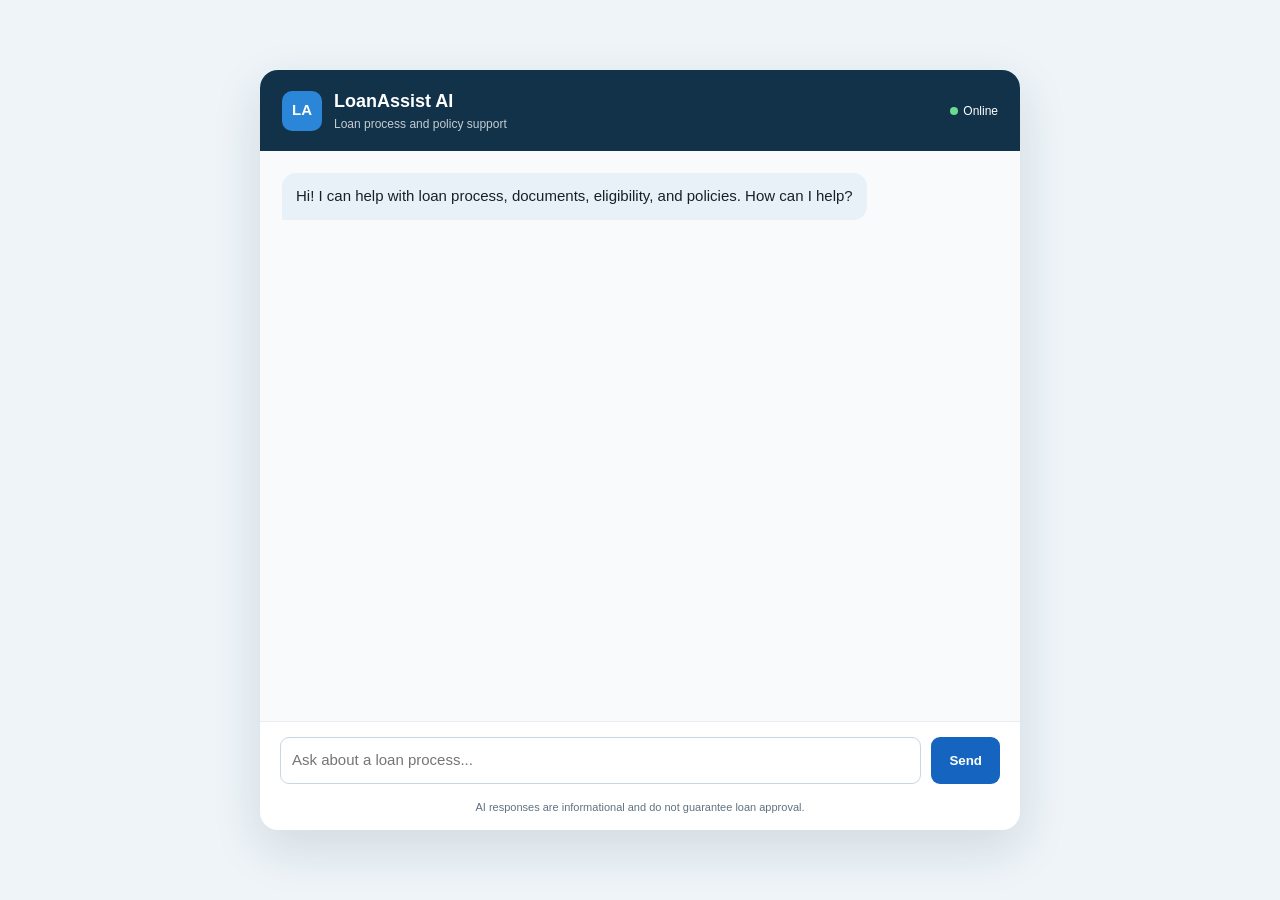
==== frontend/index.html @ 3075fd12 "add LoanAssist AI application" ====
<!doctype html>
<html lang="en">
  <head>
    <meta charset="UTF-8" />
    <meta name="viewport" content="width=device-width, initial-scale=1.0" />
    <title>LoanAssist AI</title>
    <link rel="stylesheet" href="css/styles.css" />
  </head>
  <body>
    <main class="chat-shell">
      <header class="app-header">
        <div class="brand-mark">LA</div>
        <div><h1>LoanAssist AI</h1><p>Loan process and policy support</p></div>
        <span class="status"><i></i>Online</span>
      </header>
      <section id="chatMessages" class="messages" aria-live="polite">
        <article class="message assistant"><div class="bubble">Hi! I can help with loan process, documents, eligibility, and policies. How can I help?</div></article>
      </section>
      <form id="chatForm" class="composer">
        <label class="sr-only" for="messageInput">Your message</label>
        <textarea id="messageInput" rows="1" maxlength="4000" placeholder="Ask about a loan process..." required></textarea>
        <button id="sendButton" type="submit">Send</button>
      </form>
      <p class="note">AI responses are informational and do not guarantee loan approval.</p>
    </main>
    <script src="js/config.js"></script><script src="js/app.js"></script>
  </body>
</html>
---- frontend/css/styles.css ----
:root { --navy:#12324a; --blue:#1565c0; --bg:#eef4f8; --muted:#607282; }
* { box-sizing:border-box; } body { margin:0; min-height:100vh; display:grid; place-items:center; padding:24px; font:15px/1.5 Arial,sans-serif; color:#17212b; background:var(--bg); }
.chat-shell { width:min(760px,100%); height:min(760px,calc(100vh - 48px)); display:flex; flex-direction:column; overflow:hidden; background:#fff; border-radius:18px; box-shadow:0 18px 50px #19354a22; }
.app-header { display:flex; align-items:center; gap:12px; padding:18px 22px; color:#fff; background:var(--navy); }.brand-mark { display:grid; place-items:center; width:40px; height:40px; border-radius:10px; font-weight:700; background:#2c86d8; } h1,p { margin:0; } h1 { font-size:18px; }.app-header p { font-size:12px; opacity:.75; }.status { margin-left:auto; font-size:12px; }.status i { display:inline-block; width:8px; height:8px; margin-right:5px; border-radius:50%; background:#67dc91; }
.messages { flex:1; overflow-y:auto; padding:22px; background:#f8fafc; }.message { display:flex; margin:0 0 16px; }.message.user { justify-content:flex-end; }.bubble { max-width:82%; padding:12px 14px; border-radius:14px; white-space:pre-wrap; }.assistant .bubble { background:#e8f1f8; border-bottom-left-radius:3px; }.user .bubble { color:#fff; background:var(--blue); border-bottom-right-radius:3px; }.typing .bubble { color:var(--muted); font-style:italic; }
.sources { max-width:82%; margin-top:-8px; padding:0 8px; color:var(--muted); font-size:12px; }.sources a { color:var(--blue); }.sources ul { margin:4px 0 0; padding-left:16px; }
.composer { display:flex; gap:10px; padding:15px 20px; border-top:1px solid #e7edf2; }textarea { flex:1; max-height:110px; resize:none; padding:11px; border:1px solid #cad6df; border-radius:9px; font:inherit; outline-color:var(--blue); }button { padding:0 18px; color:#fff; border:0; border-radius:9px; cursor:pointer; font-weight:700; background:var(--blue); }button:disabled { cursor:wait; opacity:.6; }.note { padding:0 20px 15px; color:var(--muted); font-size:11px; text-align:center; }.sr-only { position:absolute; width:1px; height:1px; overflow:hidden; clip:rect(0,0,0,0); }@media(max-width:600px){body{padding:0}.chat-shell{height:100vh;border-radius:0}.bubble,.sources{max-width:92%}}
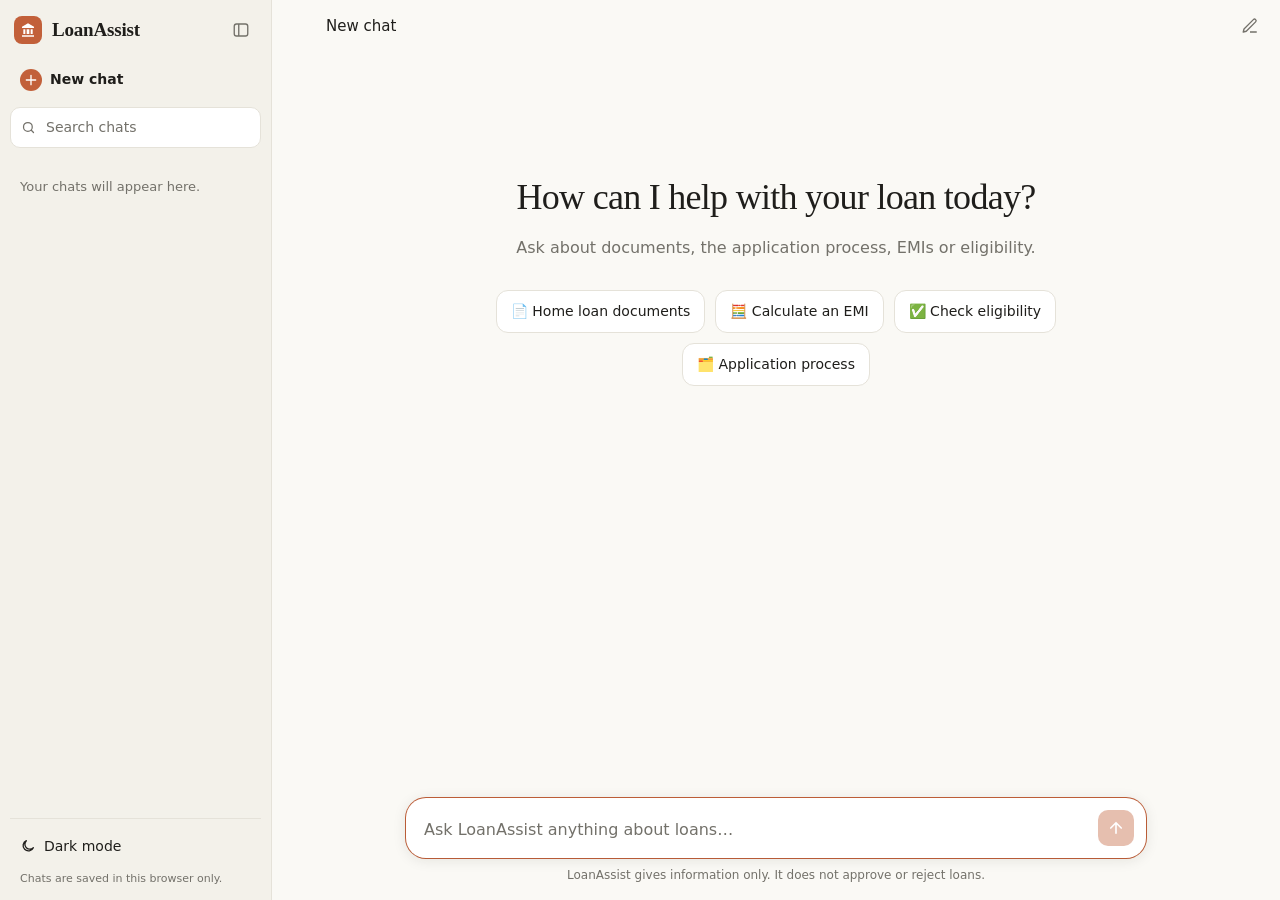
==== commit 3a3f27a3: "Add one-command deploy, sign-in, synced chat history and new chat UI - template.yaml now creates eve" ====
--- a/frontend/index.html
+++ b/frontend/index.html
@@ -4,25 +4,117 @@
     <meta charset="UTF-8" />
     <meta name="viewport" content="width=device-width, initial-scale=1.0" />
     <title>LoanAssist AI</title>
+    <script>
+      // Apply the saved theme before first paint to avoid a light/dark flash.
+      try { const t = localStorage.getItem("loanassist.theme"); if (t) document.documentElement.dataset.theme = t; } catch {}
+    </script>
     <link rel="stylesheet" href="css/styles.css" />
   </head>
   <body>
-    <main class="chat-shell">
-      <header class="app-header">
-        <div class="brand-mark">LA</div>
-        <div><h1>LoanAssist AI</h1><p>Loan process and policy support</p></div>
-        <span class="status"><i></i>Online</span>
-      </header>
-      <section id="chatMessages" class="messages" aria-live="polite">
-        <article class="message assistant"><div class="bubble">Hi! I can help with loan process, documents, eligibility, and policies. How can I help?</div></article>
-      </section>
-      <form id="chatForm" class="composer">
-        <label class="sr-only" for="messageInput">Your message</label>
-        <textarea id="messageInput" rows="1" maxlength="4000" placeholder="Ask about a loan process..." required></textarea>
-        <button id="sendButton" type="submit">Send</button>
-      </form>
-      <p class="note">AI responses are informational and do not guarantee loan approval.</p>
-    </main>
-    <script src="js/config.js"></script><script src="js/app.js"></script>
+    <div class="app" id="app">
+      <!-- ================= Sidebar ================= -->
+      <aside class="sidebar" id="sidebar" aria-label="Chat history">
+        <div class="sidebar-top">
+          <div class="brand">
+            <span class="brand-mark" aria-hidden="true">
+              <svg viewBox="0 0 24 24" width="16" height="16"><path fill="currentColor" d="M12 2 3 7v2h18V7l-9-5Zm-7 9v7h3v-7H5Zm5 0v7h4v-7h-4Zm6 0v7h3v-7h-3ZM3 20v2h18v-2H3Z"/></svg>
+            </span>
+            <span class="brand-name">LoanAssist</span>
+          </div>
+          <button class="icon-btn" id="closeSidebar" type="button" title="Close sidebar" aria-label="Close sidebar">
+            <svg viewBox="0 0 24 24" width="18" height="18" aria-hidden="true"><rect x="3" y="4" width="18" height="16" rx="3" fill="none" stroke="currentColor" stroke-width="1.8"/><path d="M9 4v16" stroke="currentColor" stroke-width="1.8"/></svg>
+          </button>
+        </div>
+
+        <button id="newChat" class="new-chat-btn" type="button">
+          <svg viewBox="0 0 24 24" width="16" height="16" aria-hidden="true"><path fill="none" stroke="currentColor" stroke-width="2" stroke-linecap="round" d="M12 5v14M5 12h14"/></svg>
+          New chat
+        </button>
+
+        <div class="search">
+          <svg viewBox="0 0 24 24" width="15" height="15" aria-hidden="true"><circle cx="11" cy="11" r="7" fill="none" stroke="currentColor" stroke-width="2"/><path d="m20 20-3.5-3.5" stroke="currentColor" stroke-width="2" stroke-linecap="round"/></svg>
+          <label class="sr-only" for="searchInput">Search chats</label>
+          <input id="searchInput" type="search" placeholder="Search chats" autocomplete="off" />
+        </div>
+
+        <nav class="history" id="history" aria-label="Previous chats"></nav>
+
+        <div class="sidebar-footer">
+          <div class="account" id="account" hidden>
+            <span class="account-avatar" id="accountInitial" aria-hidden="true"></span>
+            <span class="account-email" id="accountEmail"></span>
+            <button class="icon-btn" id="signOut" type="button" title="Sign out" aria-label="Sign out">
+              <svg viewBox="0 0 24 24" width="16" height="16" aria-hidden="true"><path d="M15 4h3a2 2 0 0 1 2 2v12a2 2 0 0 1-2 2h-3M10 17l5-5-5-5M15 12H3" fill="none" stroke="currentColor" stroke-width="2" stroke-linecap="round" stroke-linejoin="round"/></svg>
+            </button>
+          </div>
+          <button id="themeToggle" class="theme-btn" type="button" aria-label="Toggle light or dark mode">
+            <svg class="icon-sun" viewBox="0 0 24 24" width="16" height="16" aria-hidden="true"><circle cx="12" cy="12" r="4" fill="none" stroke="currentColor" stroke-width="2"/><path d="M12 2v2M12 20v2M4.9 4.9l1.4 1.4M17.7 17.7l1.4 1.4M2 12h2M20 12h2M4.9 19.1l1.4-1.4M17.7 6.3l1.4-1.4" stroke="currentColor" stroke-width="2" stroke-linecap="round"/></svg>
+            <svg class="icon-moon" viewBox="0 0 24 24" width="16" height="16" aria-hidden="true"><path d="M20 14.5A8 8 0 1 1 9.5 4a6.5 6.5 0 0 0 10.5 10.5Z" fill="none" stroke="currentColor" stroke-width="2" stroke-linejoin="round"/></svg>
+            <span id="themeLabel">Dark mode</span>
+          </button>
+          <p class="storage-note" id="storageNote">Chats are saved in this browser only.</p>
+        </div>
+      </aside>
+      <div class="backdrop" id="backdrop"></div>
+
+      <!-- ================= Main ================= -->
+      <div class="main">
+        <header class="topbar">
+          <button class="icon-btn" id="openSidebar" type="button" title="Open sidebar" aria-label="Open sidebar">
+            <svg viewBox="0 0 24 24" width="18" height="18" aria-hidden="true"><rect x="3" y="4" width="18" height="16" rx="3" fill="none" stroke="currentColor" stroke-width="1.8"/><path d="M9 4v16" stroke="currentColor" stroke-width="1.8"/></svg>
+          </button>
+          <h2 id="chatTitle" class="chat-title">New chat</h2>
+          <button class="icon-btn" id="topNewChat" type="button" title="New chat" aria-label="New chat">
+            <svg viewBox="0 0 24 24" width="18" height="18" aria-hidden="true"><path d="M12 20h9M16.5 3.5a2.1 2.1 0 0 1 3 3L7 19l-4 1 1-4Z" fill="none" stroke="currentColor" stroke-width="1.8" stroke-linejoin="round"/></svg>
+          </button>
+        </header>
+
+        <main id="scroller" class="scroller">
+          <div class="thread" id="thread">
+            <section id="welcome" class="welcome">
+              <h1>How can I help with your loan today?</h1>
+              <p>Ask about documents, the application process, EMIs or eligibility.</p>
+              <div class="suggestions">
+                <button type="button" class="chip" data-prompt="What documents are required for a home loan?">📄 Home loan documents</button>
+                <button type="button" class="chip" data-prompt="Calculate EMI for a 5000000 loan at 8.5% for 20 years">🧮 Calculate an EMI</button>
+                <button type="button" class="chip" data-prompt="What is the eligibility criteria for a personal loan?">✅ Check eligibility</button>
+                <button type="button" class="chip" data-prompt="Explain the loan application process step by step">🗂️ Application process</button>
+              </div>
+            </section>
+            <section id="chatMessages" class="messages" aria-live="polite"></section>
+          </div>
+        </main>
+
+        <footer class="composer-wrap">
+          <form id="chatForm" class="composer">
+            <label class="sr-only" for="messageInput">Your message</label>
+            <textarea id="messageInput" rows="1" maxlength="4000" placeholder="Ask LoanAssist anything about loans…" required></textarea>
+            <button id="sendButton" class="send-btn" type="submit" aria-label="Send message" disabled>
+              <svg viewBox="0 0 24 24" width="18" height="18" aria-hidden="true"><path fill="none" stroke="currentColor" stroke-width="2.2" stroke-linecap="round" stroke-linejoin="round" d="M12 19V5M5 12l7-7 7 7"/></svg>
+            </button>
+          </form>
+          <p class="note">LoanAssist gives information only. It does not approve or reject loans.</p>
+        </footer>
+      </div>
+    </div>
+
+    <!-- ================= Sign-in screen ================= -->
+    <div class="auth-gate" id="authGate" hidden>
+      <div class="auth-card">
+        <span class="brand-mark big" aria-hidden="true">
+          <svg viewBox="0 0 24 24" width="24" height="24"><path fill="currentColor" d="M12 2 3 7v2h18V7l-9-5Zm-7 9v7h3v-7H5Zm5 0v7h4v-7h-4Zm6 0v7h3v-7h-3ZM3 20v2h18v-2H3Z"/></svg>
+        </span>
+        <h1>Welcome to LoanAssist</h1>
+        <p>Sign in to chat and keep your history on every device.</p>
+        <button id="signIn" class="primary-btn" type="button">Sign in</button>
+        <button id="signUp" class="secondary-btn" type="button">Create an account</button>
+        <p class="auth-error" id="authError" hidden></p>
+        <p class="fine-print">LoanAssist gives information only. It does not approve or reject loans.</p>
+      </div>
+    </div>
+
+    <script src="js/config.js"></script>
+    <script src="js/auth-config.js"></script>
+    <script src="js/app.js"></script>
   </body>
 </html>
--- a/frontend/css/styles.css
+++ b/frontend/css/styles.css
@@ -1,7 +1,477 @@
-:root { --navy:#12324a; --blue:#1565c0; --bg:#eef4f8; --muted:#607282; }
-* { box-sizing:border-box; } body { margin:0; min-height:100vh; display:grid; place-items:center; padding:24px; font:15px/1.5 Arial,sans-serif; color:#17212b; background:var(--bg); }
-.chat-shell { width:min(760px,100%); height:min(760px,calc(100vh - 48px)); display:flex; flex-direction:column; overflow:hidden; background:#fff; border-radius:18px; box-shadow:0 18px 50px #19354a22; }
-.app-header { display:flex; align-items:center; gap:12px; padding:18px 22px; color:#fff; background:var(--navy); }.brand-mark { display:grid; place-items:center; width:40px; height:40px; border-radius:10px; font-weight:700; background:#2c86d8; } h1,p { margin:0; } h1 { font-size:18px; }.app-header p { font-size:12px; opacity:.75; }.status { margin-left:auto; font-size:12px; }.status i { display:inline-block; width:8px; height:8px; margin-right:5px; border-radius:50%; background:#67dc91; }
-.messages { flex:1; overflow-y:auto; padding:22px; background:#f8fafc; }.message { display:flex; margin:0 0 16px; }.message.user { justify-content:flex-end; }.bubble { max-width:82%; padding:12px 14px; border-radius:14px; white-space:pre-wrap; }.assistant .bubble { background:#e8f1f8; border-bottom-left-radius:3px; }.user .bubble { color:#fff; background:var(--blue); border-bottom-right-radius:3px; }.typing .bubble { color:var(--muted); font-style:italic; }
-.sources { max-width:82%; margin-top:-8px; padding:0 8px; color:var(--muted); font-size:12px; }.sources a { color:var(--blue); }.sources ul { margin:4px 0 0; padding-left:16px; }
-.composer { display:flex; gap:10px; padding:15px 20px; border-top:1px solid #e7edf2; }textarea { flex:1; max-height:110px; resize:none; padding:11px; border:1px solid #cad6df; border-radius:9px; font:inherit; outline-color:var(--blue); }button { padding:0 18px; color:#fff; border:0; border-radius:9px; cursor:pointer; font-weight:700; background:var(--blue); }button:disabled { cursor:wait; opacity:.6; }.note { padding:0 20px 15px; color:var(--muted); font-size:11px; text-align:center; }.sr-only { position:absolute; width:1px; height:1px; overflow:hidden; clip:rect(0,0,0,0); }@media(max-width:600px){body{padding:0}.chat-shell{height:100vh;border-radius:0}.bubble,.sources{max-width:92%}}
+/* ================= Theme tokens ================= */
+:root {
+  --bg: #faf9f5;
+  --sidebar-bg: #f3f1ea;
+  --surface: #ffffff;
+  --hover: #e9e6dc;
+  --active: #e3dfd3;
+  --user-bubble: #f0eee6;
+  --text: #1f1e1b;
+  --muted: #73716a;
+  --border: #e5e2d9;
+  --accent: #c2603a;
+  --accent-hover: #a94f2c;
+  --chip-bg: #ffffff;
+  --code-bg: #f0eee6;
+  --warn-bg: #fdf3e7;
+  --warn-text: #8a4b12;
+  --danger: #b3261e;
+  --shadow: 0 2px 10px rgba(30, 25, 15, 0.06), 0 0 0 1px var(--border);
+  --serif: "Iowan Old Style", "Palatino Linotype", Palatino, Georgia, serif;
+  --sans: system-ui, -apple-system, "Segoe UI", Roboto, "Helvetica Neue", Arial, sans-serif;
+  --sidebar-w: 272px;
+  color-scheme: light;
+}
+
+@media (prefers-color-scheme: dark) {
+  :root:not([data-theme="light"]) {
+    --bg: #262624;
+    --sidebar-bg: #1f1e1d;
+    --surface: #30302e;
+    --hover: #2f2e2b;
+    --active: #3a3935;
+    --user-bubble: #141413;
+    --text: #ecebe6;
+    --muted: #a6a39b;
+    --border: #3e3e3a;
+    --accent: #d97757;
+    --accent-hover: #e2896b;
+    --chip-bg: #30302e;
+    --code-bg: #1d1d1b;
+    --warn-bg: #3a2c1f;
+    --warn-text: #f0c08f;
+    --danger: #f28b82;
+    --shadow: 0 2px 10px rgba(0, 0, 0, 0.25), 0 0 0 1px var(--border);
+    color-scheme: dark;
+  }
+}
+:root[data-theme="dark"] {
+  --bg: #262624;
+  --sidebar-bg: #1f1e1d;
+  --surface: #30302e;
+  --hover: #2f2e2b;
+  --active: #3a3935;
+  --user-bubble: #141413;
+  --text: #ecebe6;
+  --muted: #a6a39b;
+  --border: #3e3e3a;
+  --accent: #d97757;
+  --accent-hover: #e2896b;
+  --chip-bg: #30302e;
+  --code-bg: #1d1d1b;
+  --warn-bg: #3a2c1f;
+  --warn-text: #f0c08f;
+  --danger: #f28b82;
+  --shadow: 0 2px 10px rgba(0, 0, 0, 0.25), 0 0 0 1px var(--border);
+  color-scheme: dark;
+}
+
+/* ================= Base ================= */
+* { box-sizing: border-box; }
+html, body { height: 100%; }
+body {
+  margin: 0;
+  background: var(--bg);
+  color: var(--text);
+  font: 16px/1.65 var(--sans);
+  -webkit-font-smoothing: antialiased;
+  transition: background 0.2s, color 0.2s;
+}
+button, input { font: inherit; color: inherit; }
+.sr-only { position: absolute; width: 1px; height: 1px; overflow: hidden; clip: rect(0, 0, 0, 0); }
+
+.app { display: flex; height: 100%; overflow: hidden; }
+.main { flex: 1; min-width: 0; display: flex; flex-direction: column; }
+
+.icon-btn {
+  flex: none;
+  display: inline-grid;
+  place-items: center;
+  width: 32px;
+  height: 32px;
+  border: 0;
+  border-radius: 8px;
+  background: transparent;
+  color: var(--muted);
+  cursor: pointer;
+}
+.icon-btn:hover { background: var(--hover); color: var(--text); }
+
+.brand { display: flex; align-items: center; gap: 10px; min-width: 0; }
+.brand-mark {
+  flex: none;
+  display: grid;
+  place-items: center;
+  width: 28px;
+  height: 28px;
+  border-radius: 8px;
+  color: #fff;
+  background: var(--accent);
+}
+.brand-name { font-family: var(--serif); font-size: 19px; font-weight: 600; letter-spacing: -0.01em; }
+
+/* ================= Sidebar ================= */
+.sidebar {
+  flex: none;
+  width: var(--sidebar-w);
+  display: flex;
+  flex-direction: column;
+  gap: 6px;
+  padding: 12px 10px;
+  background: var(--sidebar-bg);
+  border-right: 1px solid var(--border);
+  transition: margin-left 0.25s ease, transform 0.25s ease;
+}
+.app.sidebar-collapsed .sidebar { margin-left: calc(-1 * var(--sidebar-w)); }
+
+.sidebar-top { display: flex; align-items: center; justify-content: space-between; padding: 2px 4px 8px; }
+
+.new-chat-btn {
+  display: flex;
+  align-items: center;
+  gap: 8px;
+  padding: 8px 10px;
+  border: 0;
+  border-radius: 10px;
+  background: transparent;
+  font-size: 14px;
+  font-weight: 600;
+  cursor: pointer;
+}
+.new-chat-btn svg { padding: 3px; width: 22px; height: 22px; border-radius: 50%; color: #fff; background: var(--accent); }
+.new-chat-btn:hover { background: var(--hover); }
+
+.search {
+  display: flex;
+  align-items: center;
+  gap: 8px;
+  margin: 2px 0 6px;
+  padding: 7px 10px;
+  border: 1px solid var(--border);
+  border-radius: 10px;
+  background: var(--surface);
+  color: var(--muted);
+}
+.search:focus-within { border-color: var(--accent); }
+.search input { flex: 1; min-width: 0; border: 0; outline: 0; background: transparent; font-size: 14px; }
+.search input::placeholder { color: var(--muted); }
+
+.history { flex: 1; overflow-y: auto; margin: 0 -4px; padding: 0 4px; scrollbar-width: thin; }
+.history-group { margin: 14px 0 4px; padding: 0 10px; color: var(--muted); font-size: 12px; font-weight: 600; }
+.history-empty { padding: 16px 10px; color: var(--muted); font-size: 13px; }
+
+.history-item {
+  position: relative;
+  display: flex;
+  align-items: center;
+  border-radius: 9px;
+  cursor: pointer;
+}
+.history-item:hover { background: var(--hover); }
+.history-item.active { background: var(--active); }
+.history-item .title {
+  flex: 1;
+  min-width: 0;
+  padding: 7px 10px;
+  overflow: hidden;
+  font-size: 14px;
+  text-overflow: ellipsis;
+  white-space: nowrap;
+}
+.history-item .actions { display: none; gap: 2px; padding-right: 4px; }
+.history-item:hover .actions,
+.history-item.active .actions,
+.history-item:focus-within .actions { display: flex; }
+.history-item .actions .icon-btn { width: 26px; height: 26px; }
+.history-item .actions .delete:hover { color: var(--danger); }
+.history-item input.rename {
+  flex: 1;
+  min-width: 0;
+  margin: 3px;
+  padding: 4px 7px;
+  border: 1px solid var(--accent);
+  border-radius: 7px;
+  outline: 0;
+  background: var(--surface);
+  font-size: 14px;
+}
+
+.sidebar-footer { padding-top: 8px; border-top: 1px solid var(--border); }
+.theme-btn {
+  display: flex;
+  align-items: center;
+  gap: 8px;
+  width: 100%;
+  padding: 8px 10px;
+  border: 0;
+  border-radius: 10px;
+  background: transparent;
+  font-size: 14px;
+  cursor: pointer;
+}
+.theme-btn:hover { background: var(--hover); }
+.theme-btn .icon-sun { display: none; }
+.app.is-dark .theme-btn .icon-sun { display: block; }
+.app.is-dark .theme-btn .icon-moon { display: none; }
+.storage-note { margin: 4px 10px 0; color: var(--muted); font-size: 11px; }
+
+.account { display: flex; align-items: center; gap: 10px; padding: 6px 4px 6px 10px; }
+.account[hidden] { display: none; }
+.account-avatar {
+  flex: none;
+  display: grid;
+  place-items: center;
+  width: 26px;
+  height: 26px;
+  border-radius: 50%;
+  background: var(--text);
+  color: var(--bg);
+  font-size: 12px;
+  font-weight: 700;
+  text-transform: uppercase;
+}
+.account-email { flex: 1; min-width: 0; overflow: hidden; font-size: 13px; text-overflow: ellipsis; white-space: nowrap; }
+
+/* ================= Sign-in screen ================= */
+.auth-gate {
+  position: fixed;
+  inset: 0;
+  z-index: 50;
+  display: grid;
+  place-items: center;
+  padding: 20px;
+  background: var(--bg);
+}
+.auth-gate[hidden] { display: none; }
+.auth-card {
+  width: min(400px, 100%);
+  padding: 36px 32px 28px;
+  border-radius: 20px;
+  background: var(--surface);
+  box-shadow: var(--shadow);
+  text-align: center;
+}
+.brand-mark.big { width: 48px; height: 48px; margin: 0 auto 18px; border-radius: 14px; }
+.auth-card h1 { margin: 0 0 8px; font-family: var(--serif); font-size: 26px; font-weight: 500; }
+.auth-card p { margin: 0 0 24px; color: var(--muted); }
+.primary-btn, .secondary-btn {
+  display: block;
+  width: 100%;
+  margin-bottom: 10px;
+  padding: 11px 14px;
+  border-radius: 12px;
+  font-weight: 600;
+  cursor: pointer;
+}
+.primary-btn { border: 0; background: var(--accent); color: #fff; }
+.primary-btn:hover { background: var(--accent-hover); }
+.secondary-btn { border: 1px solid var(--border); background: transparent; }
+.secondary-btn:hover { background: var(--hover); }
+.auth-card .auth-error { margin: 6px 0 0; color: var(--danger); font-size: 14px; }
+.auth-card .fine-print { margin: 18px 0 0; font-size: 12px; }
+
+.loading-line { color: var(--muted); font-size: 14px; padding: 20px 0; }
+
+.backdrop { display: none; }
+
+/* ================= Top bar ================= */
+.topbar {
+  display: flex;
+  align-items: center;
+  gap: 8px;
+  padding: 10px 14px;
+}
+.chat-title {
+  flex: 1;
+  min-width: 0;
+  margin: 0;
+  overflow: hidden;
+  font-size: 15px;
+  font-weight: 500;
+  text-overflow: ellipsis;
+  white-space: nowrap;
+}
+#openSidebar { visibility: hidden; }
+.app.sidebar-collapsed #openSidebar { visibility: visible; }
+
+/* ================= Thread ================= */
+.scroller { flex: 1; overflow-y: auto; }
+.thread { width: min(740px, 100%); margin: 0 auto; padding: 8px 20px 24px; }
+
+.welcome { padding: 12vh 0 24px; text-align: center; }
+.welcome h1 {
+  margin: 0 0 8px;
+  font-family: var(--serif);
+  font-size: clamp(26px, 4vw, 36px);
+  font-weight: 500;
+  letter-spacing: -0.02em;
+}
+.welcome p { margin: 0 0 28px; color: var(--muted); }
+.suggestions { display: flex; flex-wrap: wrap; justify-content: center; gap: 10px; }
+.chip {
+  padding: 9px 14px;
+  border: 1px solid var(--border);
+  border-radius: 12px;
+  background: var(--chip-bg);
+  font-size: 14px;
+  cursor: pointer;
+  transition: border-color 0.15s, transform 0.15s;
+}
+.chip:hover { border-color: var(--accent); transform: translateY(-1px); }
+.thread.has-messages .welcome { display: none; }
+
+.msg { margin: 0 0 28px; animation: fade-in 0.25s ease-out; }
+@keyframes fade-in { from { opacity: 0; transform: translateY(4px); } to { opacity: 1; transform: none; } }
+
+.msg.user { display: flex; justify-content: flex-end; }
+.msg.user .content {
+  max-width: 80%;
+  padding: 10px 16px;
+  border-radius: 18px;
+  background: var(--user-bubble);
+  white-space: pre-wrap;
+  overflow-wrap: anywhere;
+}
+
+.msg.assistant { display: flex; gap: 14px; }
+.msg.assistant .avatar {
+  flex: none;
+  display: grid;
+  place-items: center;
+  width: 28px;
+  height: 28px;
+  margin-top: 2px;
+  border-radius: 8px;
+  color: #fff;
+  background: var(--accent);
+}
+.msg.assistant .body { flex: 1; min-width: 0; }
+.msg.assistant .content { overflow-wrap: anywhere; }
+.msg.assistant.error .content { color: var(--danger); }
+
+/* Markdown inside answers */
+.content > :first-child { margin-top: 0; }
+.content > :last-child { margin-bottom: 0; }
+.content p { margin: 0 0 12px; }
+.content ul, .content ol { margin: 0 0 12px; padding-left: 24px; }
+.content li { margin: 4px 0; }
+.content h3, .content h4 { margin: 18px 0 8px; font-size: 17px; }
+.content strong { font-weight: 650; }
+.content code { padding: 1px 6px; border-radius: 5px; background: var(--code-bg); font-size: 0.9em; }
+.content pre { padding: 12px 14px; border-radius: 10px; background: var(--code-bg); overflow-x: auto; }
+.content pre code { padding: 0; background: none; }
+
+.review-badge {
+  display: inline-flex;
+  align-items: center;
+  gap: 6px;
+  margin-bottom: 10px;
+  padding: 4px 10px;
+  border-radius: 999px;
+  background: var(--warn-bg);
+  color: var(--warn-text);
+  font-size: 13px;
+  font-weight: 600;
+}
+
+.meta { display: flex; flex-wrap: wrap; align-items: center; gap: 8px; margin-top: 12px; }
+.source {
+  display: inline-flex;
+  align-items: center;
+  gap: 6px;
+  max-width: 100%;
+  padding: 4px 10px;
+  border: 1px solid var(--border);
+  border-radius: 8px;
+  background: var(--surface);
+  color: var(--muted);
+  font-size: 13px;
+  cursor: default;
+}
+.source span { overflow: hidden; text-overflow: ellipsis; white-space: nowrap; }
+.tool-tag { color: var(--muted); font-size: 13px; }
+
+.thinking { display: flex; gap: 5px; padding: 10px 0; }
+.thinking i {
+  width: 7px;
+  height: 7px;
+  border-radius: 50%;
+  background: var(--accent);
+  animation: blink 1.2s infinite ease-in-out;
+}
+.thinking i:nth-child(2) { animation-delay: 0.15s; }
+.thinking i:nth-child(3) { animation-delay: 0.3s; }
+@keyframes blink { 0%, 80%, 100% { opacity: 0.25; transform: scale(0.85); } 40% { opacity: 1; transform: scale(1); } }
+
+/* ================= Composer ================= */
+.composer-wrap { padding: 0 20px 14px; }
+.composer {
+  display: flex;
+  align-items: flex-end;
+  gap: 10px;
+  width: min(740px, 100%);
+  margin: 0 auto;
+  padding: 12px 12px 12px 18px;
+  border-radius: 20px;
+  background: var(--surface);
+  box-shadow: var(--shadow);
+}
+.composer:focus-within { box-shadow: 0 2px 14px rgba(30, 25, 15, 0.1), 0 0 0 1px var(--accent); }
+textarea {
+  flex: 1;
+  min-height: 28px;
+  max-height: 200px;
+  padding: 3px 0;
+  border: 0;
+  outline: 0;
+  resize: none;
+  background: transparent;
+  color: var(--text);
+  font: inherit;
+  overflow-y: hidden;
+  scrollbar-width: thin;
+}
+textarea::placeholder { color: var(--muted); }
+.send-btn {
+  flex: none;
+  display: grid;
+  place-items: center;
+  width: 36px;
+  height: 36px;
+  border: 0;
+  border-radius: 10px;
+  background: var(--accent);
+  color: #fff;
+  cursor: pointer;
+  transition: background 0.15s, opacity 0.15s;
+}
+.send-btn:hover:not(:disabled) { background: var(--accent-hover); }
+.send-btn:disabled { opacity: 0.4; cursor: default; }
+.note { margin: 8px 0 0; color: var(--muted); font-size: 12px; text-align: center; }
+
+/* ================= Mobile ================= */
+@media (max-width: 800px) {
+  .sidebar {
+    position: fixed;
+    inset: 0 auto 0 0;
+    z-index: 20;
+    box-shadow: 4px 0 24px rgba(0, 0, 0, 0.18);
+    transform: translateX(-100%);
+  }
+  .app.sidebar-collapsed .sidebar { margin-left: 0; }
+  .app.sidebar-open .sidebar { transform: none; }
+  .app.sidebar-open .backdrop {
+    display: block;
+    position: fixed;
+    inset: 0;
+    z-index: 10;
+    background: rgba(0, 0, 0, 0.35);
+  }
+  #openSidebar { visibility: visible; }
+  .topbar { padding: 10px 12px; }
+  .thread { padding: 4px 16px 20px; }
+  .composer-wrap { padding: 0 16px 12px; }
+  .msg.user .content { max-width: 90%; }
+  .msg.assistant { gap: 10px; }
+  .welcome { padding-top: 8vh; }
+}
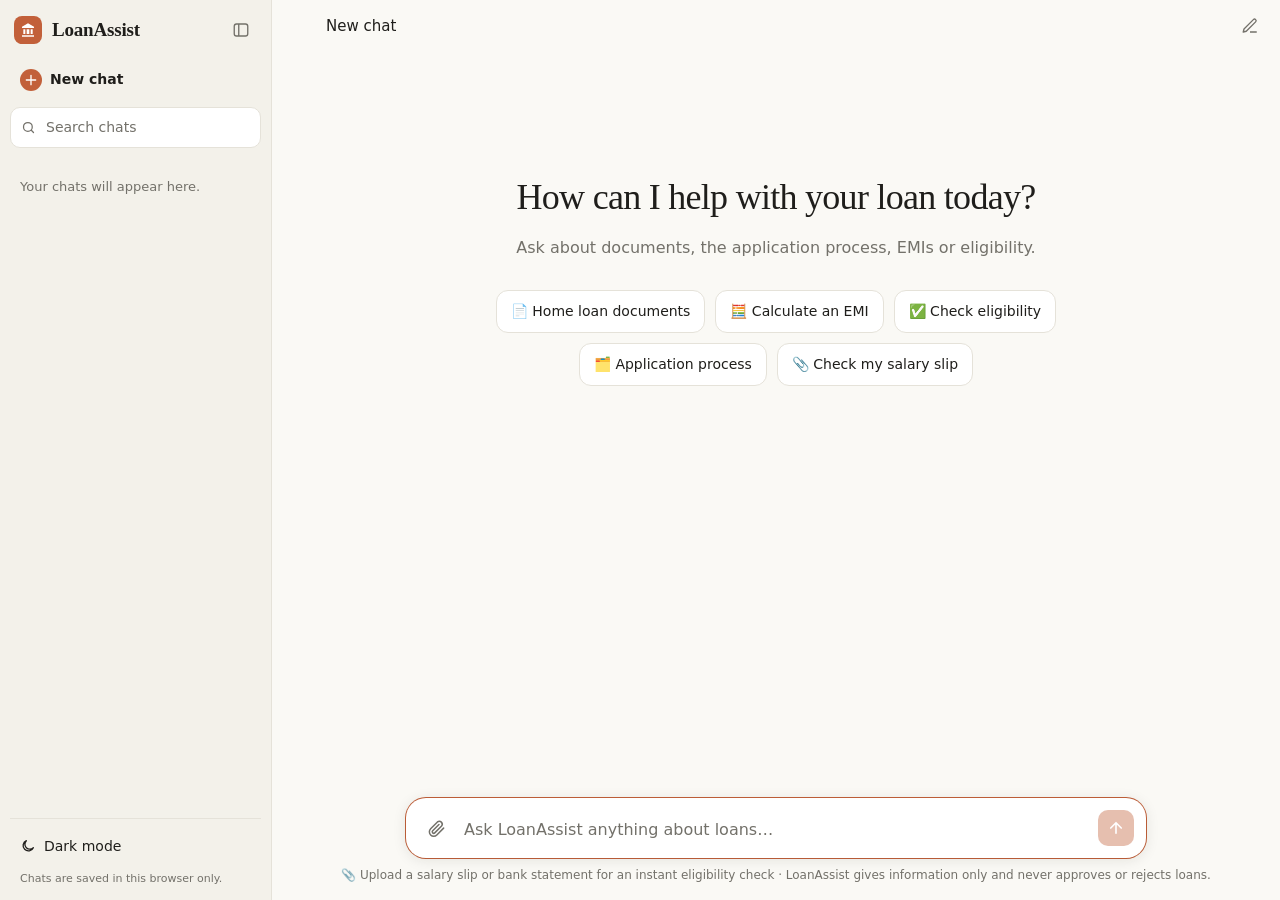
==== commit 3eec45a6: "Streaming answers, salary slip upload with eligibility, feedback and timestamps - Answers stream wor" ====
--- a/frontend/index.html
+++ b/frontend/index.html
@@ -79,6 +79,7 @@
                 <button type="button" class="chip" data-prompt="Calculate EMI for a 5000000 loan at 8.5% for 20 years">🧮 Calculate an EMI</button>
                 <button type="button" class="chip" data-prompt="What is the eligibility criteria for a personal loan?">✅ Check eligibility</button>
                 <button type="button" class="chip" data-prompt="Explain the loan application process step by step">🗂️ Application process</button>
+                <button type="button" class="chip" data-action="upload">📎 Check my salary slip</button>
               </div>
             </section>
             <section id="chatMessages" class="messages" aria-live="polite"></section>
@@ -87,16 +88,22 @@
 
         <footer class="composer-wrap">
           <form id="chatForm" class="composer">
+            <button id="attachButton" class="attach-btn" type="button" title="Upload a salary slip or bank statement (PDF, PNG, JPG · max 4 MB)" aria-label="Upload a salary slip or bank statement">
+              <svg viewBox="0 0 24 24" width="19" height="19" aria-hidden="true"><path d="m21 11.5-8.6 8.6a5.5 5.5 0 0 1-7.8-7.8l8.6-8.6a3.7 3.7 0 0 1 5.2 5.2l-8.6 8.6a1.8 1.8 0 0 1-2.6-2.6l7.9-7.9" fill="none" stroke="currentColor" stroke-width="1.9" stroke-linecap="round" stroke-linejoin="round"/></svg>
+            </button>
+            <input id="fileInput" type="file" accept="application/pdf,image/png,image/jpeg" hidden />
             <label class="sr-only" for="messageInput">Your message</label>
             <textarea id="messageInput" rows="1" maxlength="4000" placeholder="Ask LoanAssist anything about loans…" required></textarea>
             <button id="sendButton" class="send-btn" type="submit" aria-label="Send message" disabled>
               <svg viewBox="0 0 24 24" width="18" height="18" aria-hidden="true"><path fill="none" stroke="currentColor" stroke-width="2.2" stroke-linecap="round" stroke-linejoin="round" d="M12 19V5M5 12l7-7 7 7"/></svg>
             </button>
           </form>
-          <p class="note">LoanAssist gives information only. It does not approve or reject loans.</p>
+          <p class="note">📎 Upload a salary slip or bank statement for an instant eligibility check · LoanAssist gives information only and never approves or rejects loans.</p>
         </footer>
       </div>
     </div>
+
+    <div class="toast" id="toast" role="status" aria-live="polite"></div>
 
     <!-- ================= Sign-in screen ================= -->
     <div class="auth-gate" id="authGate" hidden>
--- a/frontend/css/styles.css
+++ b/frontend/css/styles.css
@@ -272,6 +272,66 @@
 
 .loading-line { color: var(--muted); font-size: 14px; padding: 20px 0; }
 
+/* ================= Time, day dividers ================= */
+.msg-time { color: var(--muted); font-size: 12px; white-space: nowrap; }
+.user-wrap { display: flex; flex-direction: column; align-items: flex-end; gap: 4px; max-width: 80%; }
+.msg.user .user-wrap .content { max-width: 100%; }
+.user-wrap .msg-time { padding-right: 6px; }
+.day-divider { display: flex; align-items: center; gap: 12px; margin: 6px 0 22px; color: var(--muted); font-size: 12px; font-weight: 600; }
+.day-divider::before, .day-divider::after { content: ""; flex: 1; height: 1px; background: var(--border); }
+
+/* ================= Attachments + upload ================= */
+.msg.user .content.attachment {
+  display: flex; align-items: center; gap: 10px; padding: 10px 14px; white-space: normal;
+}
+.content.attachment svg { flex: none; color: var(--accent); }
+.content.attachment div { display: flex; flex-direction: column; min-width: 0; line-height: 1.3; }
+.content.attachment strong { overflow: hidden; text-overflow: ellipsis; white-space: nowrap; font-size: 14px; }
+.content.attachment span { color: var(--muted); font-size: 12px; }
+.attach-btn {
+  flex: none; display: grid; place-items: center; width: 36px; height: 36px; margin-left: -6px;
+  border: 0; border-radius: 10px; background: transparent; color: var(--muted); cursor: pointer;
+}
+.attach-btn:hover:not(:disabled) { background: var(--hover); color: var(--accent); }
+.attach-btn:disabled { opacity: 0.4; cursor: default; }
+.composer { padding-left: 12px; }
+.composer-wrap.dragging .composer { box-shadow: 0 0 0 2px var(--accent), 0 8px 30px rgba(194, 96, 58, 0.18); }
+.thinking-label { margin-left: 8px; color: var(--muted); font-size: 13px; animation: none; }
+.thinking .thinking-label:empty { display: none; }
+
+/* ================= Streaming ================= */
+/* Blinking caret right after the last word, also when the answer currently ends inside a list. */
+.content.streaming > p:last-child::after,
+.content.streaming > h3:last-child::after,
+.content.streaming > ul:last-child > li:last-child::after,
+.content.streaming > ol:last-child > li:last-child::after {
+  content: ""; display: inline-block; width: 8px; height: 1em; margin-left: 3px; vertical-align: -0.15em;
+  border-radius: 2px; background: var(--accent); animation: caret 1s steps(2) infinite;
+}
+@keyframes caret { 50% { opacity: 0; } }
+
+/* ================= Tables in answers ================= */
+.table-wrap { margin: 4px 0 14px; overflow-x: auto; }
+.content table { border-collapse: collapse; min-width: 60%; font-size: 15px; }
+.content th, .content td { padding: 7px 14px; border-bottom: 1px solid var(--border); text-align: left; }
+.content th { color: var(--muted); font-size: 13px; font-weight: 600; }
+.content td.num, .content th.num { text-align: right; font-variant-numeric: tabular-nums; white-space: nowrap; }
+.content tbody tr:last-child td { border-bottom: 0; font-weight: 650; }
+
+/* ================= Feedback ================= */
+.feedback { display: inline-flex; gap: 2px; }
+.feedback .icon-btn.active.fb-up { color: #1f8a4c; background: rgba(31, 138, 76, 0.12); }
+.feedback .icon-btn.active.fb-down { color: var(--danger); background: rgba(179, 38, 30, 0.1); }
+.meta .msg-time { margin-left: 2px; }
+
+/* ================= Toast ================= */
+.toast {
+  position: fixed; left: 50%; bottom: 110px; z-index: 60; transform: translate(-50%, 20px);
+  padding: 9px 16px; border-radius: 12px; background: var(--text); color: var(--bg);
+  font-size: 14px; opacity: 0; pointer-events: none; transition: opacity 0.2s, transform 0.2s;
+}
+.toast.show { opacity: 1; transform: translate(-50%, 0); }
+
 .backdrop { display: none; }
 
 /* ================= Top bar ================= */
@@ -455,11 +515,11 @@
     position: fixed;
     inset: 0 auto 0 0;
     z-index: 20;
-    box-shadow: 4px 0 24px rgba(0, 0, 0, 0.18);
     transform: translateX(-100%);
   }
   .app.sidebar-collapsed .sidebar { margin-left: 0; }
-  .app.sidebar-open .sidebar { transform: none; }
+  /* Shadow only while open, so no grey strip leaks in at the left edge. */
+  .app.sidebar-open .sidebar { transform: none; box-shadow: 4px 0 24px rgba(0, 0, 0, 0.18); }
   .app.sidebar-open .backdrop {
     display: block;
     position: fixed;
@@ -471,7 +531,7 @@
   .topbar { padding: 10px 12px; }
   .thread { padding: 4px 16px 20px; }
   .composer-wrap { padding: 0 16px 12px; }
-  .msg.user .content { max-width: 90%; }
+  .msg.user .content, .user-wrap { max-width: 90%; }
   .msg.assistant { gap: 10px; }
   .welcome { padding-top: 8vh; }
 }
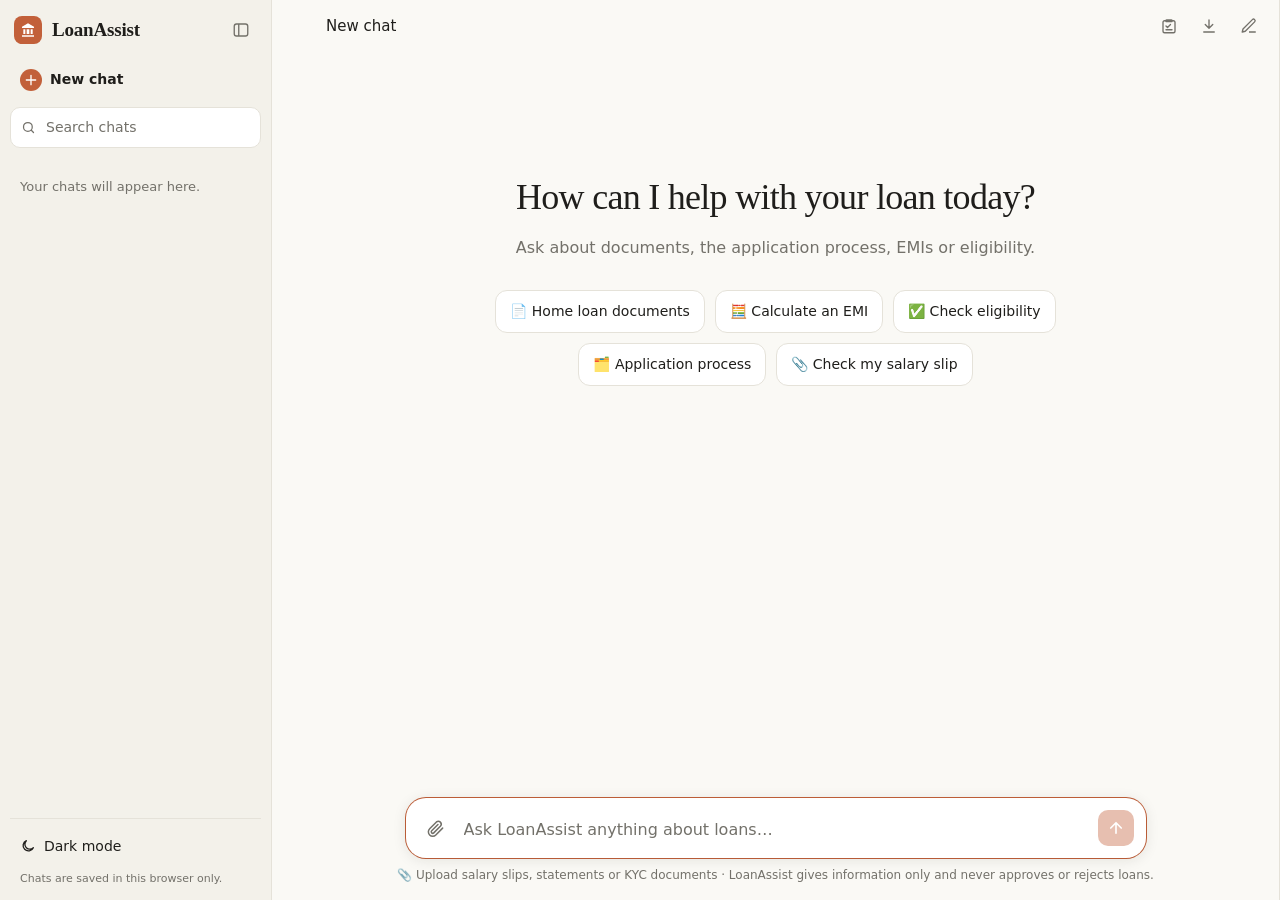
==== commit 47dab9ff: "Source preview, follow-ups, stop/regenerate/edit, PDF export, document checklist with SQS + DLQ - Ci" ====
--- a/frontend/index.html
+++ b/frontend/index.html
@@ -64,6 +64,12 @@
             <svg viewBox="0 0 24 24" width="18" height="18" aria-hidden="true"><rect x="3" y="4" width="18" height="16" rx="3" fill="none" stroke="currentColor" stroke-width="1.8"/><path d="M9 4v16" stroke="currentColor" stroke-width="1.8"/></svg>
           </button>
           <h2 id="chatTitle" class="chat-title">New chat</h2>
+          <button class="icon-btn" id="openChecklist" type="button" title="Application checklist" aria-label="Application checklist">
+            <svg viewBox="0 0 24 24" width="18" height="18" aria-hidden="true"><path d="M9 4h6a1 1 0 0 1 1 1v1H8V5a1 1 0 0 1 1-1Z M8 5H6a2 2 0 0 0-2 2v12a2 2 0 0 0 2 2h12a2 2 0 0 0 2-2V7a2 2 0 0 0-2-2h-2 M8 12l2 2 4-4 M8 17h8" fill="none" stroke="currentColor" stroke-width="1.8" stroke-linecap="round" stroke-linejoin="round"/></svg>
+          </button>
+          <button class="icon-btn" id="exportChat" type="button" title="Export chat as PDF" aria-label="Export chat as PDF">
+            <svg viewBox="0 0 24 24" width="18" height="18" aria-hidden="true"><path d="M12 4v11M7 10l5 5 5-5M5 20h14" fill="none" stroke="currentColor" stroke-width="1.8" stroke-linecap="round" stroke-linejoin="round"/></svg>
+          </button>
           <button class="icon-btn" id="topNewChat" type="button" title="New chat" aria-label="New chat">
             <svg viewBox="0 0 24 24" width="18" height="18" aria-hidden="true"><path d="M12 20h9M16.5 3.5a2.1 2.1 0 0 1 3 3L7 19l-4 1 1-4Z" fill="none" stroke="currentColor" stroke-width="1.8" stroke-linejoin="round"/></svg>
           </button>
@@ -71,6 +77,7 @@
 
         <main id="scroller" class="scroller">
           <div class="thread" id="thread">
+            <header class="print-header" aria-hidden="true"><strong id="printTitle"></strong><span id="printMeta"></span></header>
             <section id="welcome" class="welcome">
               <h1>How can I help with your loan today?</h1>
               <p>Ask about documents, the application process, EMIs or eligibility.</p>
@@ -88,7 +95,7 @@
 
         <footer class="composer-wrap">
           <form id="chatForm" class="composer">
-            <button id="attachButton" class="attach-btn" type="button" title="Upload a salary slip or bank statement (PDF, PNG, JPG · max 4 MB)" aria-label="Upload a salary slip or bank statement">
+            <button id="attachButton" class="attach-btn" type="button" title="Upload a document (PDF, PNG, JPG · up to 20 MB)" aria-label="Upload a document">
               <svg viewBox="0 0 24 24" width="19" height="19" aria-hidden="true"><path d="m21 11.5-8.6 8.6a5.5 5.5 0 0 1-7.8-7.8l8.6-8.6a3.7 3.7 0 0 1 5.2 5.2l-8.6 8.6a1.8 1.8 0 0 1-2.6-2.6l7.9-7.9" fill="none" stroke="currentColor" stroke-width="1.9" stroke-linecap="round" stroke-linejoin="round"/></svg>
             </button>
             <input id="fileInput" type="file" accept="application/pdf,image/png,image/jpeg" hidden />
@@ -98,9 +105,20 @@
               <svg viewBox="0 0 24 24" width="18" height="18" aria-hidden="true"><path fill="none" stroke="currentColor" stroke-width="2.2" stroke-linecap="round" stroke-linejoin="round" d="M12 19V5M5 12l7-7 7 7"/></svg>
             </button>
           </form>
-          <p class="note">📎 Upload a salary slip or bank statement for an instant eligibility check · LoanAssist gives information only and never approves or rejects loans.</p>
+          <p class="note">📎 Upload salary slips, statements or KYC documents · LoanAssist gives information only and never approves or rejects loans.</p>
         </footer>
       </div>
+
+      <!-- Side panel: source preview / application checklist -->
+      <aside class="side-panel" id="sidePanel" aria-hidden="true">
+        <div class="panel-head">
+          <h2 id="panelTitle"></h2>
+          <button class="icon-btn" id="closePanel" type="button" title="Close" aria-label="Close panel">
+            <svg viewBox="0 0 24 24" width="18" height="18" aria-hidden="true"><path d="M6 6l12 12M18 6 6 18" fill="none" stroke="currentColor" stroke-width="2" stroke-linecap="round"/></svg>
+          </button>
+        </div>
+        <div class="panel-body" id="panelBody"></div>
+      </aside>
     </div>
 
     <div class="toast" id="toast" role="status" aria-live="polite"></div>
--- a/frontend/css/styles.css
+++ b/frontend/css/styles.css
@@ -323,6 +323,177 @@
 .feedback .icon-btn.active.fb-up { color: #1f8a4c; background: rgba(31, 138, 76, 0.12); }
 .feedback .icon-btn.active.fb-down { color: var(--danger); background: rgba(179, 38, 30, 0.1); }
 .meta .msg-time { margin-left: 2px; }
+
+/* ================= Citations + sources ================= */
+.cite {
+  display: inline-grid; place-items: center; min-width: 17px; height: 17px; margin: 0 1px 0 2px; padding: 0 4px;
+  border-radius: 6px; background: var(--user-bubble); color: var(--accent);
+  font-size: 11px; font-weight: 700; line-height: 1; vertical-align: 3px; cursor: pointer;
+}
+.cite:hover { background: var(--accent); color: #fff; }
+.sources { margin: 12px 0 4px; border: 1px solid var(--border); border-radius: 12px; overflow: hidden; }
+.sources-head { padding: 7px 12px; color: var(--muted); font-size: 12px; font-weight: 700; letter-spacing: 0.03em; text-transform: uppercase; background: var(--user-bubble); }
+.sources ol { margin: 0; padding: 0; list-style: none; }
+.source-item + .source-item { border-top: 1px solid var(--border); }
+.source-top {
+  display: flex; align-items: center; gap: 10px; width: 100%; padding: 8px 12px;
+  border: 0; background: transparent; text-align: left; cursor: pointer;
+}
+.source-top:hover { background: var(--hover); }
+.source-num {
+  flex: none; display: grid; place-items: center; width: 20px; height: 20px; border-radius: 6px;
+  background: var(--accent); color: #fff; font-size: 11px; font-weight: 700;
+}
+.source-title { font-size: 14px; font-weight: 600; }
+.source-file { margin-left: auto; color: var(--muted); font-size: 12px; overflow: hidden; text-overflow: ellipsis; white-space: nowrap; }
+.source-excerpt {
+  display: none; margin: 0; padding: 0 12px 10px 42px; color: var(--muted); font-size: 13px; line-height: 1.5;
+}
+.source-item.open .source-excerpt { display: block; }
+.source-item.flash { animation: flash 1.2s ease-out; }
+@keyframes flash { 0% { background: rgba(194, 96, 58, 0.18); } 100% { background: transparent; } }
+
+/* ================= Interactive EMI card ================= */
+:root { --s-principal: #2f6fd6; --s-interest: #c2603a; }
+:root[data-theme="dark"] { --s-principal: #5585dc; --s-interest: #d2734d; }
+@media (prefers-color-scheme: dark) { :root:not([data-theme="light"]) { --s-principal: #5585dc; --s-interest: #d2734d; } }
+.emi-card { margin: 12px 0 4px; padding: 16px; border: 1px solid var(--border); border-radius: 16px; background: var(--surface); }
+.emi-head { display: flex; flex-wrap: wrap; align-items: flex-end; justify-content: space-between; gap: 12px; }
+.emi-label { color: var(--muted); font-size: 12px; font-weight: 600; text-transform: uppercase; letter-spacing: 0.04em; }
+.emi-value { font-family: var(--serif); font-size: 30px; font-weight: 600; line-height: 1.1; font-variant-numeric: tabular-nums; }
+.emi-stats { display: flex; gap: 18px; }
+.emi-stats div { display: flex; flex-direction: column; align-items: flex-end; }
+.emi-stats span { color: var(--muted); font-size: 12px; }
+.emi-stats b { font-size: 15px; font-variant-numeric: tabular-nums; }
+.emi-sliders { display: grid; grid-template-columns: repeat(3, 1fr); gap: 14px; margin: 14px 0 10px; }
+.emi-sliders label { display: flex; flex-direction: column; gap: 6px; font-size: 13px; color: var(--muted); }
+.emi-sliders label span { display: flex; justify-content: space-between; gap: 6px; }
+.emi-sliders b { color: var(--text); font-variant-numeric: tabular-nums; }
+.emi-sliders input[type=range] { width: 100%; accent-color: var(--accent); }
+.emi-chart-head { display: flex; justify-content: space-between; align-items: center; margin-bottom: 4px; color: var(--muted); font-size: 12.5px; }
+.emi-legend { display: inline-flex; align-items: center; gap: 6px; }
+.sw { display: inline-block; width: 10px; height: 10px; margin-left: 6px; border-radius: 3px; }
+.sw.principal { background: var(--s-principal); } .sw.interest { background: var(--s-interest); }
+.emi-plot { position: relative; }
+.emi-plot svg { display: block; width: 100%; height: 170px; overflow: visible; }
+.emi-axis { stroke: var(--border); stroke-width: 1; }
+.emi-tick { fill: var(--muted); font-size: 10px; text-anchor: middle; }
+.emi-bar rect.principal { fill: var(--s-principal); }
+.emi-bar rect.interest { fill: var(--s-interest); }
+.emi-bar rect.hit { fill: transparent; }
+.emi-bar.on rect.principal, .emi-bar.on rect.interest { opacity: 0.8; }
+.emi-tip {
+  position: absolute; top: 0; transform: translateX(-50%); z-index: 2; display: flex; flex-direction: column; gap: 2px;
+  padding: 7px 10px; border-radius: 10px; background: var(--text); color: var(--bg); font-size: 12px; pointer-events: none; white-space: nowrap;
+}
+.emi-tip[hidden] { display: none; }
+.emi-tip .sw { margin: 0 5px 0 0; }
+.emi-table { margin-top: 10px; font-size: 14px; }
+.emi-table summary { cursor: pointer; color: var(--muted); font-size: 13px; }
+.emi-table summary:hover { color: var(--text); }
+.emi-table .table-wrap { max-height: 260px; overflow: auto; margin-top: 8px; }
+.emi-table table { width: 100%; font-size: 13px; }
+.emi-table tbody tr:last-child td { font-weight: 400; }
+@media (max-width: 600px) { .emi-sliders { grid-template-columns: 1fr; } .emi-stats { gap: 12px; } }
+
+/* ================= Written feedback ================= */
+.feedback-write {
+  display: inline-flex; align-items: center; gap: 5px; height: 30px; padding: 0 10px; margin-left: 2px;
+  border: 1px solid var(--border); border-radius: 999px; background: transparent; color: var(--muted);
+  font-size: 12.5px; cursor: pointer;
+}
+.feedback-write:hover { color: var(--text); background: var(--hover); }
+.feedback-write.sent { color: #1f8a4c; border-color: rgba(31, 138, 76, 0.35); }
+.feedback-form {
+  margin-top: 10px; padding: 12px; border: 1px solid var(--border); border-radius: 14px; background: var(--surface);
+}
+.feedback-form[hidden] { display: none; }
+.feedback-label { display: block; margin-bottom: 6px; font-size: 14px; font-weight: 600; }
+.feedback-form textarea {
+  width: 100%; min-height: 64px; padding: 8px 10px; border: 1px solid var(--border); border-radius: 10px;
+  background: var(--bg); color: var(--text); font: inherit; font-size: 14px; resize: vertical; outline: 0;
+}
+.feedback-form textarea:focus { border-color: var(--accent); }
+.feedback-actions { display: flex; align-items: center; gap: 8px; margin-top: 8px; }
+.feedback-hint { margin-right: auto; color: var(--muted); font-size: 12px; }
+.link-btn { padding: 6px 10px; border: 0; background: transparent; color: var(--muted); font-size: 13px; cursor: pointer; }
+.link-btn:hover { color: var(--text); }
+.small-btn { padding: 7px 14px; border: 0; border-radius: 9px; background: var(--accent); color: #fff; font-size: 13px; font-weight: 600; cursor: pointer; }
+.small-btn:hover { background: var(--accent-hover); }
+.small-btn:disabled { opacity: 0.5; cursor: default; }
+@media (max-width: 600px) { .feedback-hint { display: none; } .source-file { display: none; } }
+
+/* ================= Edit / regenerate / stop / follow-ups ================= */
+.user-foot { display: flex; align-items: center; justify-content: flex-end; gap: 4px; }
+.user-foot .edit-btn { width: 26px; height: 26px; opacity: 0; transition: opacity 0.15s; }
+.msg.user:hover .edit-btn, .user-foot .edit-btn:focus { opacity: 1; }
+@media (hover: none) { .user-foot .edit-btn { opacity: 1; } }
+.edit-form { width: min(560px, 90%); padding: 10px; border: 1px solid var(--accent); border-radius: 16px; background: var(--surface); }
+.edit-form textarea { width: 100%; min-height: 56px; border: 0; outline: 0; resize: vertical; background: transparent; color: var(--text); font: inherit; }
+.send-btn.stop { background: var(--text); color: var(--bg); }
+.stopped-tag { display: inline-block; margin-top: 6px; padding: 2px 8px; border-radius: 999px; background: var(--user-bubble); color: var(--muted); font-size: 12px; font-weight: 600; }
+.followups { display: flex; flex-wrap: wrap; gap: 8px; margin-top: 12px; }
+.followup {
+  padding: 7px 12px; border: 1px solid var(--border); border-radius: 999px; background: var(--surface);
+  color: var(--text); font-size: 13.5px; cursor: pointer; text-align: left; transition: border-color 0.15s, transform 0.15s;
+}
+.followup::before { content: "↳ "; color: var(--accent); }
+.followup:hover { border-color: var(--accent); transform: translateY(-1px); }
+.source-view {
+  display: inline-flex; align-items: center; gap: 5px; margin: 0 12px 8px 42px; padding: 3px 9px;
+  border: 1px solid var(--border); border-radius: 8px; background: transparent; color: var(--accent); font-size: 12.5px; cursor: pointer;
+}
+.source-view:hover { background: var(--hover); }
+
+/* ================= Side panel (source preview, checklist) ================= */
+.side-panel {
+  flex: none; width: 0; overflow: hidden; display: flex; flex-direction: column;
+  background: var(--sidebar-bg); border-left: 1px solid var(--border); transition: width 0.25s ease;
+}
+.app.panel-open .side-panel { width: min(480px, 42vw); }
+.panel-head { display: flex; align-items: center; gap: 8px; padding: 12px 12px 10px 16px; border-bottom: 1px solid var(--border); }
+.panel-head h2 { flex: 1; min-width: 0; margin: 0; overflow: hidden; font-size: 15px; text-overflow: ellipsis; white-space: nowrap; }
+.panel-body { flex: 1; overflow: auto; padding: 14px 16px 24px; }
+.preview-info { margin-bottom: 8px; color: var(--muted); font-size: 12.5px; }
+.preview-nav { display: flex; align-items: center; justify-content: space-between; margin-bottom: 8px; font-size: 13px; }
+.preview-nav .link-btn:disabled { opacity: 0.35; cursor: default; }
+.preview-stage { overflow: auto; }
+.preview-page { position: relative; width: 100%; box-shadow: 0 2px 12px rgba(0, 0, 0, 0.15); background: #fff; }
+.preview-page canvas { display: block; width: 100%; height: 100%; }
+.preview-page .hl { position: absolute; border-radius: 3px; background: rgba(255, 200, 40, 0.38); mix-blend-mode: multiply; pointer-events: none; }
+.preview-text { white-space: pre-wrap; font-size: 14px; line-height: 1.6; }
+.checklist-head { display: flex; align-items: center; justify-content: space-between; gap: 10px; margin-bottom: 10px; font-size: 13.5px; }
+.checklist-head select { margin-left: 6px; padding: 4px 8px; border: 1px solid var(--border); border-radius: 8px; background: var(--surface); color: var(--text); font: inherit; }
+.checklist-progress { color: var(--muted); font-weight: 600; }
+.checklist { margin: 0 0 12px; padding: 0; list-style: none; border: 1px solid var(--border); border-radius: 12px; overflow: hidden; background: var(--surface); }
+.check-item { display: flex; align-items: center; gap: 10px; padding: 10px 12px; }
+.check-item + .check-item { border-top: 1px solid var(--border); }
+.check-item div { flex: 1; min-width: 0; display: flex; flex-direction: column; }
+.check-item strong { font-size: 14px; }
+.check-item div span { overflow: hidden; color: var(--muted); font-size: 12.5px; text-overflow: ellipsis; white-space: nowrap; }
+.check-mark { flex: none; display: grid; place-items: center; width: 22px; height: 22px; border: 1.5px solid var(--border); border-radius: 50%; font-size: 12px; font-weight: 700; }
+.check-item.ok .check-mark { border-color: #1f8a4c; background: #1f8a4c; color: #fff; }
+.check-item.failed .check-mark { border-color: var(--danger); color: var(--danger); }
+.check-item.pending { background: var(--warn-bg); }
+@media (max-width: 800px) {
+  .app.panel-open .side-panel { position: fixed; inset: 0 0 0 auto; z-index: 30; width: 100%; }
+}
+
+/* ================= Print / export ================= */
+.print-header { display: none; }
+@media print {
+  .sidebar, .topbar, .composer-wrap, .side-panel, .backdrop, .meta, .feedback-form, .followups, .welcome, .toast,
+  .source-view, .emi-sliders, .user-foot .edit-btn, .auth-gate { display: none !important; }
+  html, body, .app, .main, .scroller { height: auto !important; overflow: visible !important; display: block !important; }
+  body { background: #fff; color: #000; }
+  .thread { width: 100%; padding: 0; }
+  .print-header { display: flex; flex-direction: column; gap: 4px; margin-bottom: 18px; padding-bottom: 10px; border-bottom: 2px solid #000; }
+  .print-header strong { font-size: 20px; }
+  .print-header span { color: #555; font-size: 12px; }
+  .msg { break-inside: avoid; animation: none !important; }
+  .msg.user .content { background: #f2f2f2; }
+  .source-excerpt { display: block !important; }
+}
 
 /* ================= Toast ================= */
 .toast {
